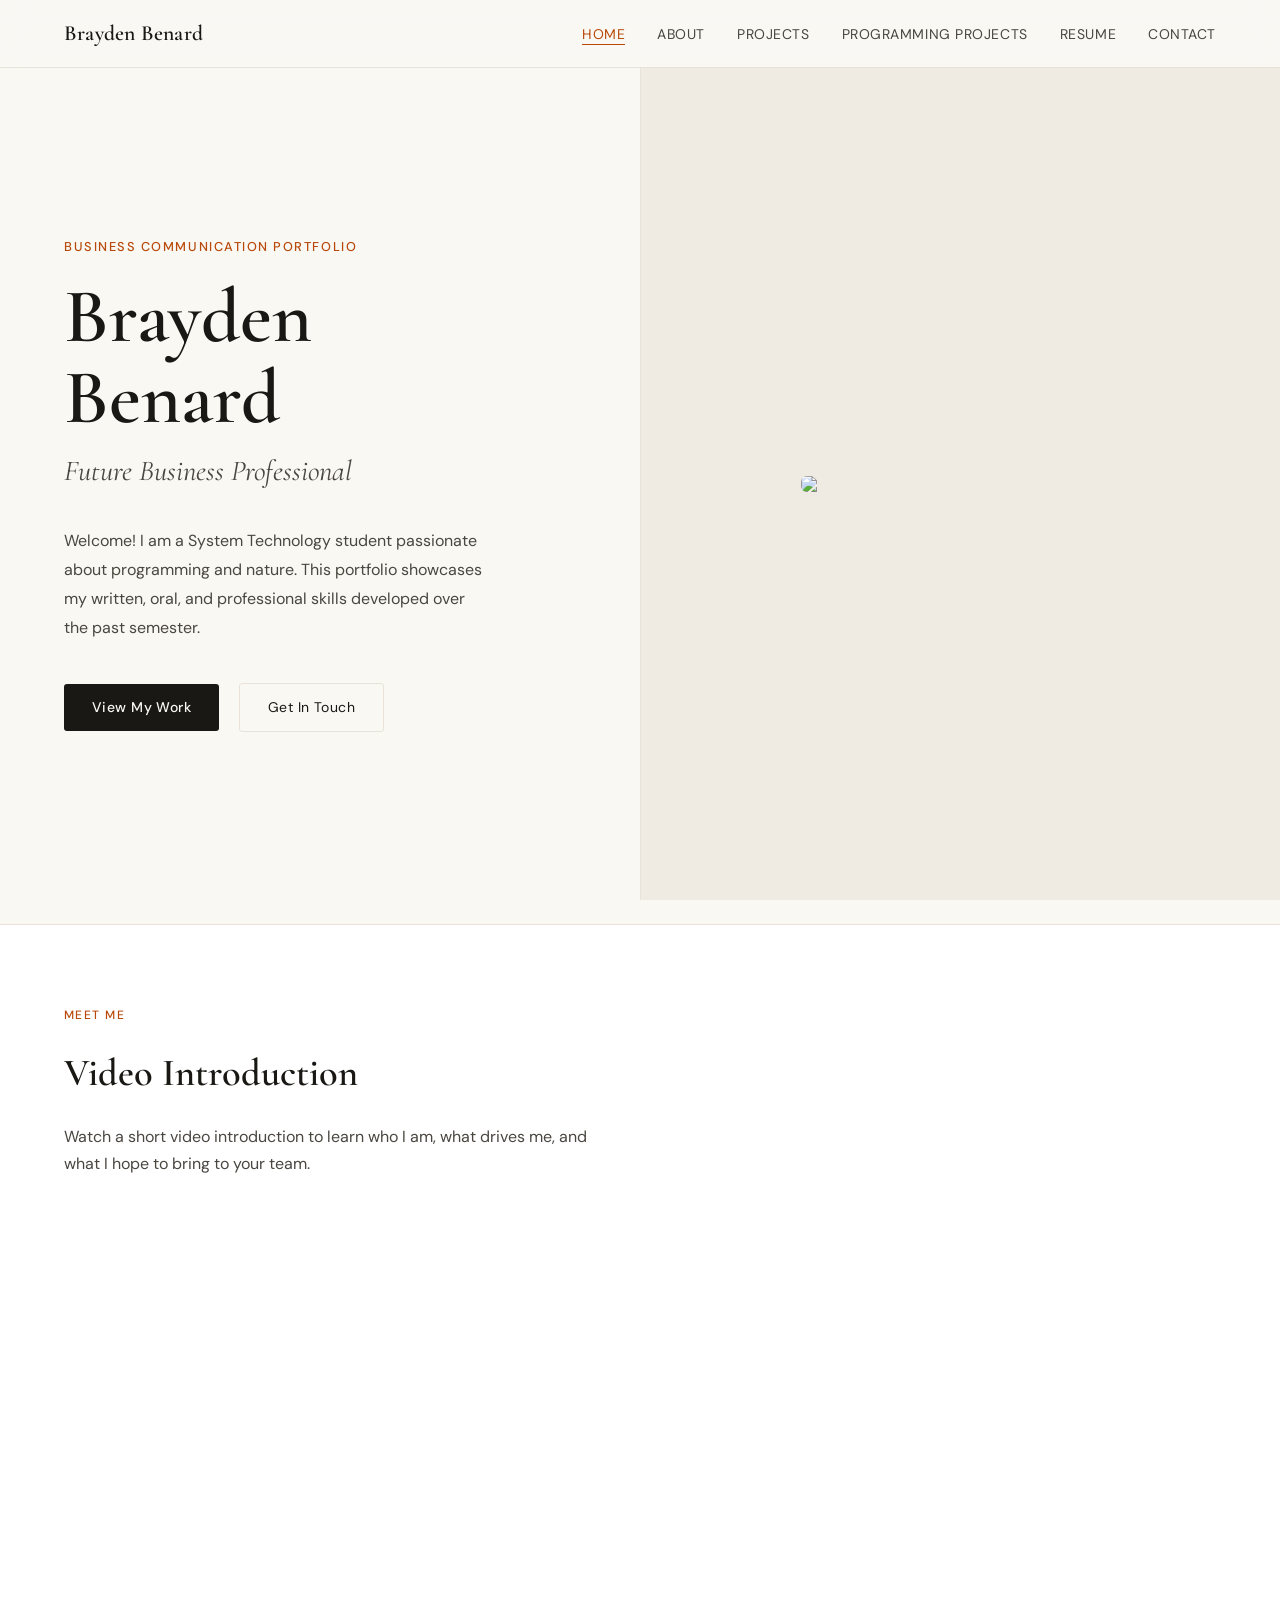
==== index.html @ 9a6d7c0c "Revise hero image panel for better presentation Updated the hero image styling and dimensions." ====
<!DOCTYPE html>
<html lang="en">
<head>
  <meta charset="UTF-8">
  <meta name="viewport" content="width=device-width, initial-scale=1.0">
  <title>Brayden Benard — Business Communication Portfolio</title>
  <link rel="stylesheet" href="style.css">
</head>
<body>

<nav>
  <a class="nav-brand" href="index.html">Brayden Benard</a>
  <ul class="nav-links">
    <li><a href="index.html" class="active">Home</a></li>
    <li><a href="about.html" class="hide-mobile">About</a></li>
    <li><a href="projects.html">Projects</a></li>
     <li><a href="programming.html">Programming Projects</a></li>
    <li><a href="resume.html" class="hide-mobile">Resume</a></li>
    <li><a href="contact.html">Contact</a></li>
  </ul>
</nav>

<div class="page-content">

  <!-- Hero -->
  <section class="hero">
    <div class="hero-text">
      <p class="hero-eyebrow fade-up fade-up-1">Business Communication Portfolio</p>
      <h1 class="hero-name fade-up fade-up-2">Brayden<br>Benard<br></h1>
      <p class="hero-title fade-up fade-up-3">Future Business Professional</p>
      <p class="hero-intro fade-up fade-up-4">
        Welcome! I am a System Technology student passionate about
        programming and nature. This portfolio showcases my written, oral,
        and professional skills developed over the past semester.
      </p>
      <div class="fade-up fade-up-5">
        <a href="projects.html" class="btn-primary">View My Work</a>
        <a href="contact.html" class="btn-secondary">Get In Touch</a>
      </div>
    </div>

<div class="hero-photo-panel">
  <img src="unnamed.jpeg" style="width:70%;max-width:320px;height:auto;border-radius:6px;object-fit:cover;">
</div>
      <p class="photo-hint"></p>
    </div>
  </section>

  <!-- Video Introduction -->
  <section class="video-section">
    <p class="section-label">Meet Me</p>
    <h2 class="section-title">Video Introduction</h2>
    <p style="color:var(--ink-light);max-width:560px;">
      Watch a short video introduction to learn who I am, what drives me, and what
      I hope to bring to your team.
    </p>

    <div class="video-embed-area">
      <!--
        OPTION A — YouTube embed:
        <iframe width="100%" height="100%" src="https://www.youtube.com/embed/YOUR_VIDEO_ID"
          title="Video Introduction" frameborder="0" allowfullscreen style="border-radius:6px;"></iframe>

        OPTION B — direct video file:
        <video controls style="width:100%;height:100%;border-radius:6px;">
          <source src="your-video.mp4" type="video/mp4">
        </video>
      -->
      <div class="video-placeholder-text">
        <p>▶</p>
        <p></p>
        <p style="font-size:0.75rem;margin-top:0.5rem;color:#555"></p>
      </div>
    </div>
  </section>
</body>
</html>
---- style.css ----
@import url('https://fonts.googleapis.com/css2?family=Cormorant+Garamond:ital,wght@0,400;0,500;0,600;1,400&family=DM+Sans:wght@300;400;500&display=swap');

*, *::before, *::after { box-sizing: border-box; margin: 0; padding: 0; }

:root {
  --cream: #FAF8F3;
  --warm-white: #FFFFFF;
  --ink: #1A1814;
  --ink-light: #4A4640;
  --ink-muted: #8C8880;
  --accent: #B8490A;
  --accent-light: #F5E8E0;
  --border: #E8E2D8;
  --border-light: #F0EBE2;
  --serif: 'Cormorant Garamond', Georgia, serif;
  --sans: 'DM Sans', system-ui, sans-serif;
  --nav-height: 68px;
}

html { scroll-behavior: smooth; }

body {
  font-family: var(--sans);
  background: var(--cream);
  color: var(--ink);
  font-size: 16px;
  line-height: 1.7;
  min-height: 100vh;
}

/* ── Navigation ── */
nav {
  position: fixed;
  top: 0; left: 0; right: 0;
  height: var(--nav-height);
  background: rgba(250, 248, 243, 0.92);
  backdrop-filter: blur(12px);
  border-bottom: 1px solid var(--border);
  display: flex;
  align-items: center;
  justify-content: space-between;
  padding: 0 clamp(1.5rem, 5vw, 4rem);
  z-index: 100;
}

.nav-brand {
  font-family: var(--serif);
  font-size: 1.35rem;
  font-weight: 600;
  color: var(--ink);
  text-decoration: none;
  letter-spacing: 0.01em;
}

.nav-links {
  display: flex;
  gap: 2rem;
  list-style: none;
  align-items: center;
}

.nav-links a {
  font-size: 0.875rem;
  font-weight: 400;
  color: var(--ink-light);
  text-decoration: none;
  letter-spacing: 0.04em;
  text-transform: uppercase;
  transition: color 0.2s;
  position: relative;
}

.nav-links a::after {
  content: '';
  position: absolute;
  bottom: -2px; left: 0; right: 0;
  height: 1px;
  background: var(--accent);
  transform: scaleX(0);
  transition: transform 0.2s;
}

.nav-links a:hover { color: var(--ink); }
.nav-links a:hover::after { transform: scaleX(1); }
.nav-links a.active { color: var(--accent); }
.nav-links a.active::after { transform: scaleX(1); }

.nav-chat-badge {
  font-size: 0.75rem;
  background: var(--accent-light);
  color: var(--accent);
  border: 1px solid #E8BFA8;
  border-radius: 20px;
  padding: 3px 10px;
  font-weight: 500;
  text-decoration: none;
  transition: background 0.2s;
}
.nav-chat-badge:hover { background: #EDD5C8; }

/* ── Page wrapper ── */
.page-content {
  padding-top: var(--nav-height);
  min-height: 100vh;
}

/* ── Hero (Home) ── */
.hero {
  display: grid;
  grid-template-columns: 1fr 1fr;
  min-height: calc(100vh - var(--nav-height));
  align-items: center;
}

.hero-text {
  padding: clamp(3rem, 8vw, 8rem) clamp(1.5rem, 5vw, 5rem);
  padding-right: 3rem;
}

.hero-eyebrow {
  font-size: 0.8rem;
  letter-spacing: 0.12em;
  text-transform: uppercase;
  color: var(--accent);
  font-weight: 500;
  margin-bottom: 1.25rem;
}

.hero-name {
  font-family: var(--serif);
  font-size: clamp(3rem, 6vw, 5.5rem);
  font-weight: 600;
  line-height: 1.05;
  color: var(--ink);
  margin-bottom: 0.5rem;
}

.hero-title {
  font-family: var(--serif);
  font-size: clamp(1.25rem, 2.5vw, 1.8rem);
  font-weight: 400;
  font-style: italic;
  color: var(--ink-light);
  margin-bottom: 2rem;
}

.hero-intro {
  font-size: 1rem;
  color: var(--ink-light);
  max-width: 420px;
  margin-bottom: 2.5rem;
  line-height: 1.8;
}

.btn-primary {
  display: inline-block;
  background: var(--ink);
  color: #FAF8F3 !important;
  padding: 0.75rem 1.75rem;
  border-radius: 3px;
  text-decoration: none;
  font-size: 0.875rem;
  font-weight: 500;
  letter-spacing: 0.03em;
  transition: background 0.2s, transform 0.15s;
  margin-right: 1rem;
}
.btn-primary:hover { background: var(--accent); transform: translateY(-1px); }

.btn-secondary {
  display: inline-block;
  color: var(--ink) !important;
  background: #FAF8F3;
  padding: 0.75rem 1.75rem;
  border: 1px solid var(--border);
  border-radius: 3px;
  text-decoration: none;
  font-size: 0.875rem;
  font-weight: 400;
  letter-spacing: 0.03em;
  transition: border-color 0.2s, background 0.2s;
}
.btn-secondary:hover { border-color: var(--ink); background: var(--warm-white); }

.hero-photo-panel {
  background: var(--border-light);
  min-height: calc(100vh - var(--nav-height));
  display: flex;
  flex-direction: column;
  align-items: center;
  justify-content: center;
  position: relative;
  overflow: hidden;
  border-left: 1px solid var(--border);
}

.photo-placeholder {
  width: 260px;
  height: 320px;
  border-radius: 4px;
  background: var(--border);
  display: flex;
  flex-direction: column;
  align-items: center;
  justify-content: center;
  color: var(--ink-muted);
  font-size: 0.875rem;
  border: 2px dashed #CCC6BB;
  gap: 0.5rem;
  text-align: center;
  padding: 1.5rem;
}

.photo-placeholder .photo-icon {
  font-size: 2.5rem;
  opacity: 0.4;
}

.photo-hint {
  margin-top: 1.5rem;
  font-size: 0.75rem;
  color: var(--ink-muted);
  text-align: center;
  max-width: 200px;
}

/* ── Video section (Home) ── */
.video-section {
  background: var(--warm-white);
  border-top: 1px solid var(--border);
  padding: 5rem clamp(1.5rem, 5vw, 5rem);
}

.section-label {
  font-size: 0.75rem;
  letter-spacing: 0.12em;
  text-transform: uppercase;
  color: var(--accent);
  font-weight: 500;
  margin-bottom: 1rem;
}

.section-title {
  font-family: var(--serif);
  font-size: clamp(1.75rem, 3vw, 2.5rem);
  font-weight: 600;
  color: var(--ink);
  margin-bottom: 1rem;
}

.video-embed-area {
  margin-top: 2.5rem;
  background: var(--ink);
  border-radius: 6px;
  aspect-ratio: 16/9;
  max-width: 800px;
  display: flex;
  align-items: center;
  justify-content: center;
  color: var(--ink-muted);
  font-size: 0.875rem;
  position: relative;
  overflow: hidden;
}

.video-placeholder-text {
  color: #666;
  text-align: center;
}

.video-placeholder-text p:first-child {
  font-size: 2rem;
  margin-bottom: 0.5rem;
}

/* ── Generic page layout ── */
.inner-page {
  max-width: 900px;
  margin: 0 auto;
  padding: clamp(3rem, 6vw, 6rem) clamp(1.5rem, 5vw, 3rem);
}

.page-header {
  margin-bottom: 3.5rem;
  padding-bottom: 2rem;
  border-bottom: 1px solid var(--border);
}

.page-header .section-label { margin-bottom: 0.75rem; }

/* ── About page ── */
.about-grid {
  display: grid;
  grid-template-columns: 1fr 1fr;
  gap: 4rem;
  align-items: start;
}

.about-photo-block {
  position: sticky;
  top: calc(var(--nav-height) + 2rem);
}

.about-photo {
  width: 100%;
  aspect-ratio: 3/4;
  background: var(--border-light);
  border-radius: 4px;
  border: 1px solid var(--border);
  display: flex;
  flex-direction: column;
  align-items: center;
  justify-content: center;
  color: var(--ink-muted);
  font-size: 0.875rem;
  border: 2px dashed #CCC6BB;
  gap: 0.5rem;
  text-align: center;
  padding: 1.5rem;
}

.about-body p {
  margin-bottom: 1.25rem;
  color: var(--ink-light);
  line-height: 1.85;
}

.about-body h3 {
  font-family: var(--serif);
  font-size: 1.4rem;
  font-weight: 600;
  color: var(--ink);
  margin: 2rem 0 0.75rem;
}

.tag-list {
  display: flex;
  flex-wrap: wrap;
  gap: 0.5rem;
  margin-top: 0.75rem;
}

.tag {
  background: var(--accent-light);
  color: var(--accent);
  border: 1px solid #E8BFA8;
  border-radius: 20px;
  padding: 4px 12px;
  font-size: 0.8rem;
  font-weight: 400;
}

/* ── Projects page ── */
.projects-list {
  display: flex;
  flex-direction: column;
  gap: 3rem;
}

.project-card {
  background: var(--warm-white);
  border: 1px solid var(--border);
  border-radius: 6px;
  overflow: hidden;
}

.project-card-header {
  padding: 2rem 2rem 0;
  display: flex;
  align-items: flex-start;
  justify-content: space-between;
  gap: 1rem;
}

.project-number {
  font-family: var(--serif);
  font-size: 3rem;
  font-weight: 400;
  color: var(--border);
  line-height: 1;
  flex-shrink: 0;
}

.project-meta { flex: 1; }

.project-type {
  font-size: 0.75rem;
  letter-spacing: 0.1em;
  text-transform: uppercase;
  color: var(--accent);
  font-weight: 500;
  margin-bottom: 0.4rem;
}

.project-title {
  font-family: var(--serif);
  font-size: 1.65rem;
  font-weight: 600;
  color: var(--ink);
  margin-bottom: 0.5rem;
}

.project-body {
  padding: 1.5rem 2rem 2rem;
}

.project-embed {
  background: var(--border-light);
  border: 1px dashed #CCC6BB;
  border-radius: 4px;
  height: 200px;
  display: flex;
  align-items: center;
  justify-content: center;
  color: var(--ink-muted);
  font-size: 0.875rem;
  text-align: center;
  margin-bottom: 1.5rem;
}

.project-reflection {
  color: var(--ink-light);
  line-height: 1.8;
}

.project-reflection strong {
  color: var(--ink);
  font-weight: 500;
}

/* ── Coming soon card ── */
.coming-soon-card {
  background: var(--warm-white);
  border: 1px solid var(--border);
  border-radius: 6px;
  overflow: hidden;
  position: relative;
}

.coming-soon-card::before {
  content: '';
  position: absolute;
  top: 0; left: 0; right: 0;
  height: 3px;
  background: linear-gradient(90deg, var(--accent), #E8956A);
}

.coming-soon-inner {
  padding: 2.5rem 2rem;
  display: flex;
  gap: 2rem;
  align-items: flex-start;
}

.bot-icon {
  width: 60px;
  height: 60px;
  background: var(--accent-light);
  border-radius: 50%;
  display: flex;
  align-items: center;
  justify-content: center;
  font-size: 1.75rem;
  flex-shrink: 0;
}

.coming-soon-text h3 {
  font-family: var(--serif);
  font-size: 1.5rem;
  font-weight: 600;
  color: var(--ink);
  margin-bottom: 0.5rem;
}

.coming-soon-badge {
  display: inline-block;
  font-size: 0.7rem;
  letter-spacing: 0.1em;
  text-transform: uppercase;
  background: #FFF3EE;
  color: var(--accent);
  border: 1px solid #F0C4AD;
  border-radius: 12px;
  padding: 3px 10px;
  margin-bottom: 1rem;
  font-weight: 500;
}

.coming-soon-text p {
  color: var(--ink-light);
  line-height: 1.75;
  font-size: 0.95rem;
}

.feature-list {
  list-style: none;
  margin-top: 1rem;
  display: flex;
  flex-direction: column;
  gap: 0.4rem;
}

.feature-list li {
  font-size: 0.875rem;
  color: var(--ink-muted);
  padding-left: 1.25rem;
  position: relative;
}

.feature-list li::before {
  content: '→';
  position: absolute;
  left: 0;
  color: var(--accent);
}

/* ── Resume page ── */
.resume-embed-area {
  background: var(--warm-white);
  border: 1px solid var(--border);
  border-radius: 6px;
  overflow: hidden;
}

.resume-toolbar {
  padding: 1rem 1.5rem;
  border-bottom: 1px solid var(--border);
  display: flex;
  align-items: center;
  justify-content: space-between;
  background: var(--border-light);
}

.resume-toolbar span {
  font-size: 0.875rem;
  color: var(--ink-light);
}

.resume-iframe-placeholder {
  height: 700px;
  display: flex;
  align-items: center;
  justify-content: center;
  flex-direction: column;
  gap: 1rem;
  color: var(--ink-muted);
  background: #F7F4EE;
}

.resume-iframe-placeholder .placeholder-icon {
  font-size: 3rem;
  opacity: 0.35;
}

/* ── Contact page ── */
.contact-grid {
  display: grid;
  grid-template-columns: 1fr 1fr;
  gap: 4rem;
  align-items: start;
}

.contact-info h3 {
  font-family: var(--serif);
  font-size: 1.4rem;
  font-weight: 600;
  margin-bottom: 0.5rem;
}

.contact-info p {
  color: var(--ink-light);
  margin-bottom: 2rem;
  line-height: 1.8;
}

.contact-links {
  display: flex;
  flex-direction: column;
  gap: 1rem;
}

.contact-link-item {
  display: flex;
  align-items: center;
  gap: 1rem;
  padding: 1rem 1.25rem;
  background: var(--warm-white);
  border: 1px solid var(--border);
  border-radius: 6px;
  text-decoration: none;
  color: var(--ink);
  transition: border-color 0.2s, transform 0.15s;
}

.contact-link-item:hover {
  border-color: var(--accent);
  transform: translateX(4px);
}

.contact-link-icon {
  width: 40px;
  height: 40px;
  background: var(--accent-light);
  border-radius: 50%;
  display: flex;
  align-items: center;
  justify-content: center;
  font-size: 1.1rem;
  flex-shrink: 0;
}

.contact-link-label {
  font-size: 0.75rem;
  text-transform: uppercase;
  letter-spacing: 0.08em;
  color: var(--ink-muted);
  font-weight: 500;
}

.contact-link-value {
  font-size: 0.9rem;
  color: var(--ink);
  margin-top: 1px;
}

.contact-note {
  background: var(--warm-white);
  border: 1px solid var(--border);
  border-radius: 6px;
  padding: 2rem;
}

.contact-note h3 {
  font-family: var(--serif);
  font-size: 1.4rem;
  margin-bottom: 1rem;
}

.contact-note p {
  color: var(--ink-light);
  line-height: 1.8;
  font-size: 0.95rem;
}

/* ── Footer ── */
footer {
  border-top: 1px solid var(--border);
  padding: 2rem clamp(1.5rem, 5vw, 4rem);
  display: flex;
  justify-content: space-between;
  align-items: center;
  background: var(--warm-white);
}

footer p {
  font-size: 0.8rem;
  color: var(--ink-muted);
}

/* ── Animations ── */
@keyframes fadeUp {
  from { opacity: 0; transform: translateY(20px); }
  to { opacity: 1; transform: translateY(0); }
}

.fade-up {
  animation: fadeUp 0.6s ease both;
}

.fade-up-1 { animation-delay: 0.1s; }
.fade-up-2 { animation-delay: 0.22s; }
.fade-up-3 { animation-delay: 0.34s; }
.fade-up-4 { animation-delay: 0.46s; }
.fade-up-5 { animation-delay: 0.58s; }

/* ── Responsive ── */
@media (max-width: 768px) {
  .hero { grid-template-columns: 1fr; }
  .hero-photo-panel { min-height: 50vw; border-left: none; border-top: 1px solid var(--border); }
  .about-grid, .contact-grid { grid-template-columns: 1fr; }
  .about-photo-block { position: static; }
  .nav-links { gap: 1rem; }
  .coming-soon-inner { flex-direction: column; }
}

@media (max-width: 560px) {
  .nav-links .hide-mobile { display: none; }
}
.chat-widget {
  position: fixed !important;
  bottom: 28px !important;
  right: 28px !important;
  z-index: 9999 !important;
}

.chat-fab {
  width: 58px !important;
  height: 58px !important;
  border-radius: 50% !important;
  background: #1A1814 !important;
  border: none !important;
  cursor: pointer !important;
  display: flex !important;
  align-items: center !important;
  justify-content: center !important;
}

.chat-fab svg {
  fill: #FAF8F3 !important;
  width: 26px !important;
  height: 26px !important;
  position: absolute !important;
}
/* ── Chat Widget ── */
.chat-widget {
  position: fixed;
  bottom: 28px;
  right: 28px;
  z-index: 9999;
  display: flex;
  flex-direction: column;
  align-items: flex-end;
  gap: 12px;
}

.chat-fab {
  width: 58px;
  height: 58px;
  border-radius: 50%;
  background: #1A1814;
  border: none;
  cursor: pointer;
  display: flex;
  align-items: center;
  justify-content: center;
  box-shadow: 0 4px 16px rgba(0,0,0,0.18);
  transition: background 0.2s, transform 0.2s;
  position: relative;
}

.chat-fab:hover { background: #B8490A; transform: scale(1.06); }

.chat-fab svg {
  width: 26px;
  height: 26px;
  fill: #FAF8F3 !important;
  transition: opacity 0.15s;
  position: absolute;
}

.chat-fab .icon-chat { opacity: 1; }
.chat-fab .icon-close { opacity: 0; }
.chat-fab.open { background: #B8490A; }
.chat-fab.open .icon-chat { opacity: 0; }
.chat-fab.open .icon-close { opacity: 1; }

.chat-tooltip { display: none; }

.chat-panel {
  width: 340px;
  height: 480px;
  background: #FFFFFF;
  border: 1px solid #E8E2D8;
  border-radius: 16px;
  display: flex;
  flex-direction: column;
  overflow: hidden;
  box-shadow: 0 8px 32px rgba(0,0,0,0.14);
  transform-origin: bottom right;
  transform: scale(0.85) translateY(12px);
  opacity: 0;
  pointer-events: none;
  transition: transform 0.25s cubic-bezier(0.34,1.56,0.64,1), opacity 0.2s;
}

.chat-panel.open {
  transform: scale(1) translateY(0);
  opacity: 1;
  pointer-events: all;
}

.chat-panel-header {
  background: #1A1814;
  padding: 16px 18px;
  display: flex;
  align-items: center;
  gap: 12px;
  flex-shrink: 0;
}

.chat-avatar {
  width: 36px;
  height: 36px;
  border-radius: 50%;
  background: #B8490A;
  display: flex;
  align-items: center;
  justify-content: center;
  font-size: 1.1rem;
  flex-shrink: 0;
}

.chat-panel-header p:first-child {
  font-size: 0.875rem;
  font-weight: 500;
  color: #FAF8F3;
}

.chat-panel-header p:last-child {
  font-size: 0.72rem;
  color: #B8B4AE;
  margin-top: 1px;
}

.chat-messages {
  flex: 1;
  overflow-y: auto;
  padding: 16px;
  display: flex;
  flex-direction: column;
  gap: 12px;
}

.chat-bubble {
  m
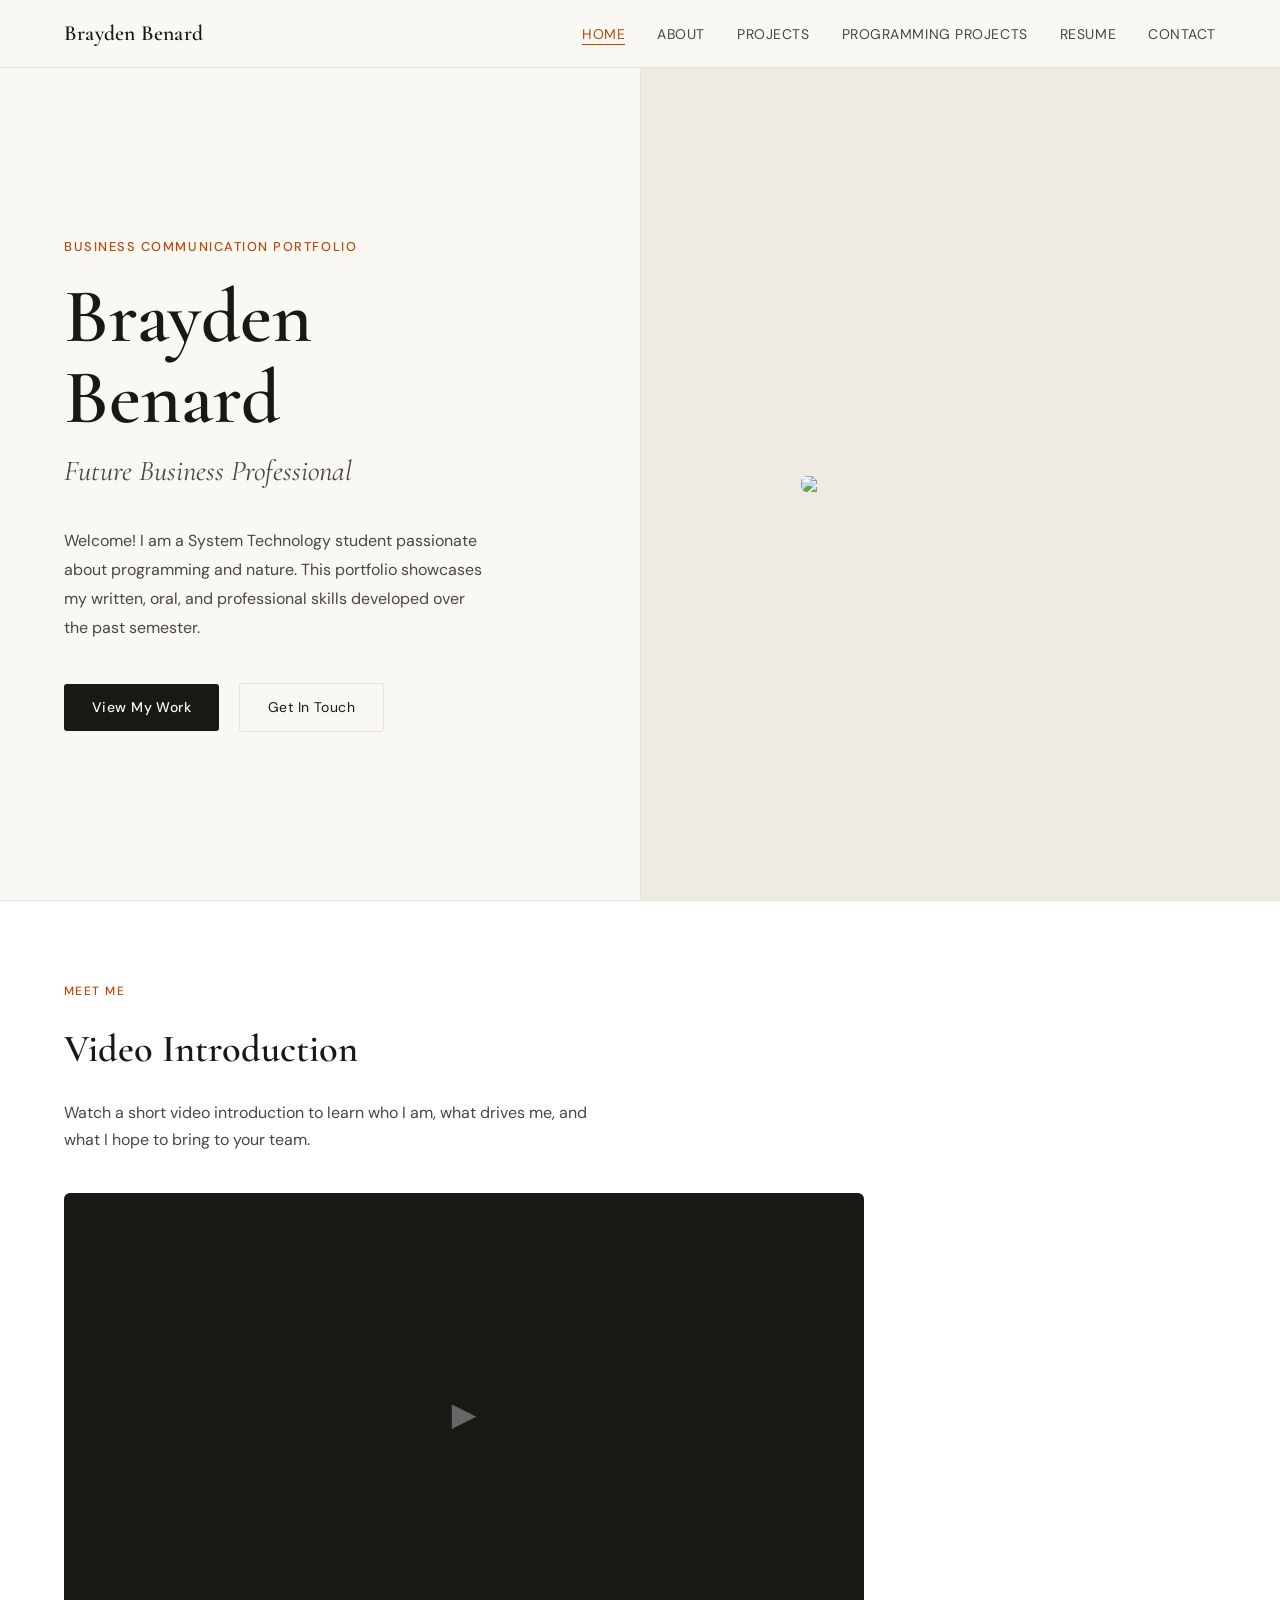
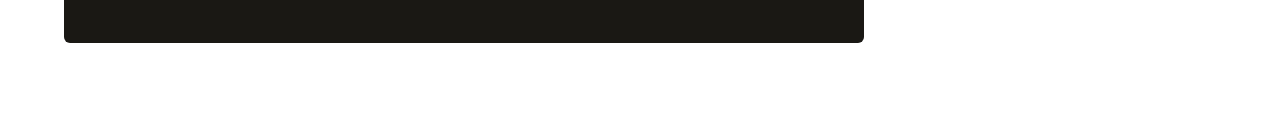
==== commit 5fdc8419: "Remove empty photo hint paragraph from index.html Removed empty paragraph element from the hero phot" ====
--- a/index.html
+++ b/index.html
@@ -42,7 +42,6 @@
 <div class="hero-photo-panel">
   <img src="unnamed.jpeg" style="width:70%;max-width:320px;height:auto;border-radius:6px;object-fit:cover;">
 </div>
-      <p class="photo-hint"></p>
     </div>
   </section>
 
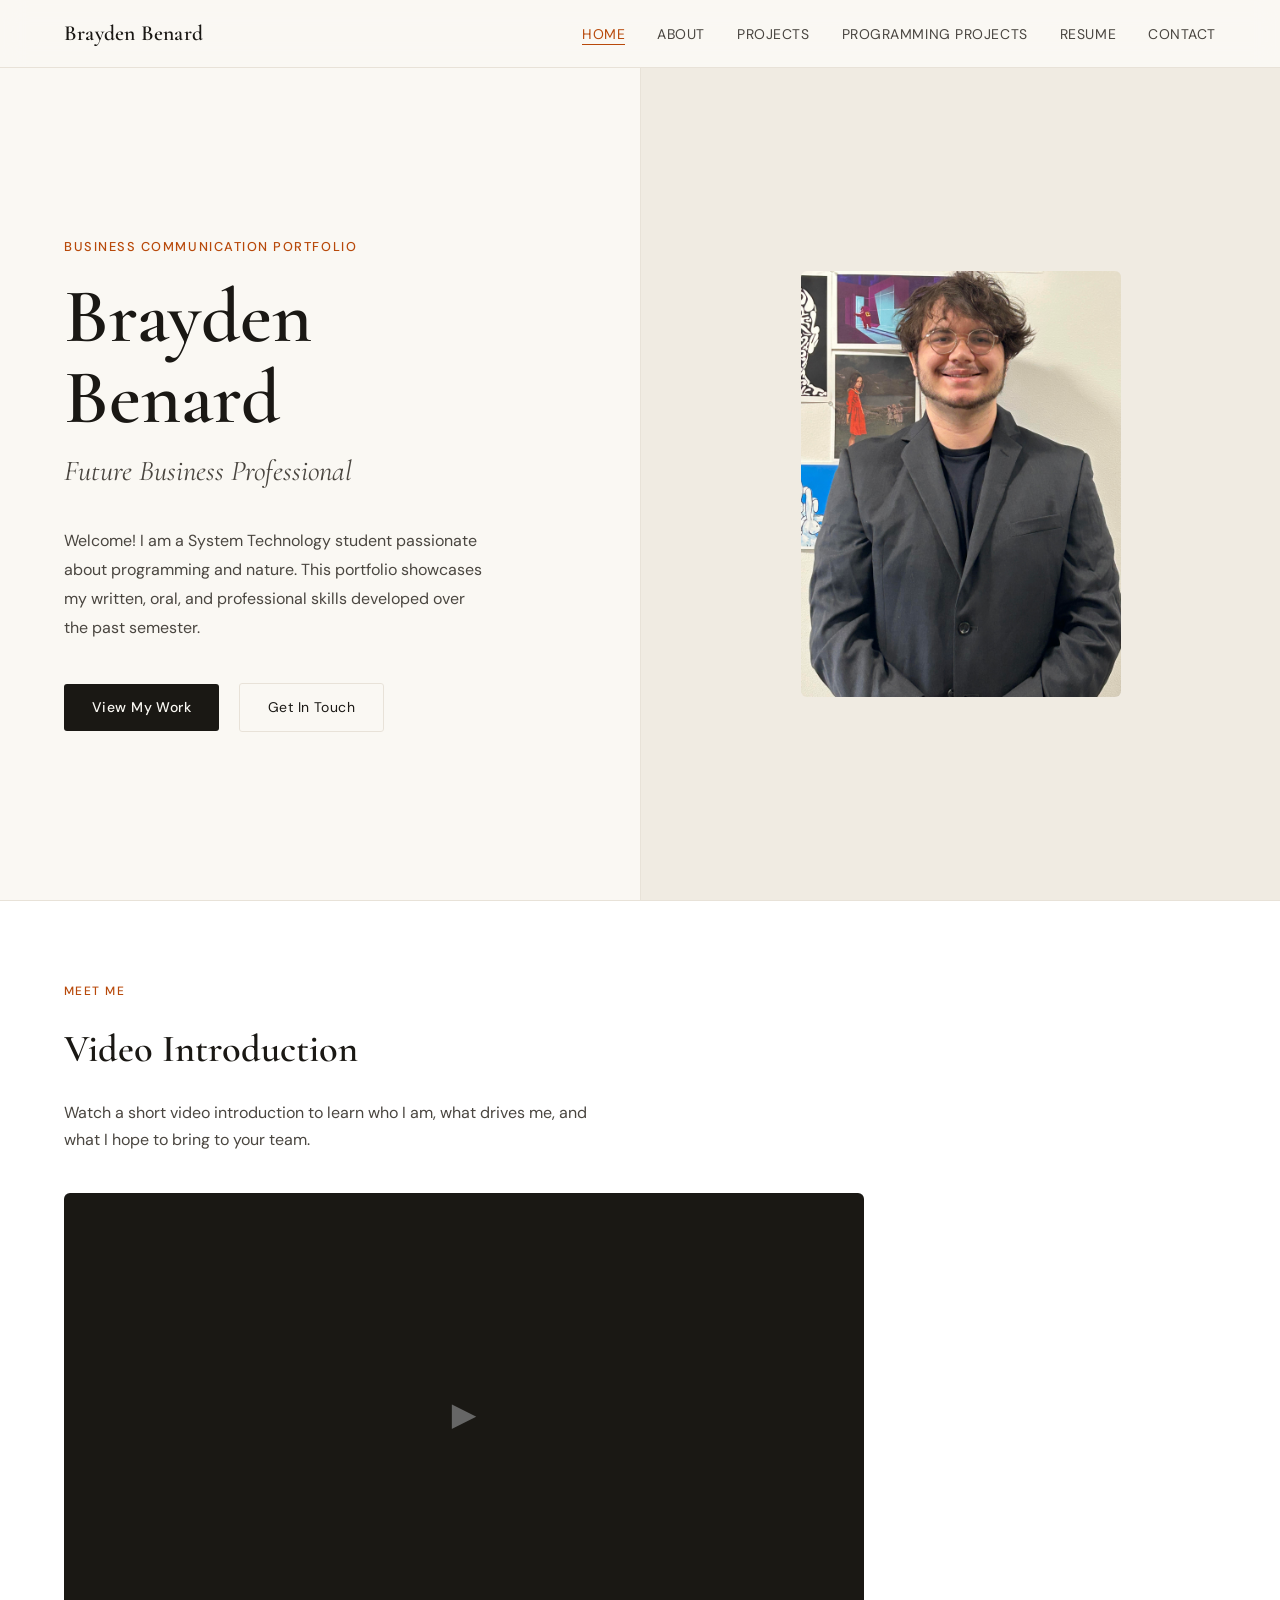
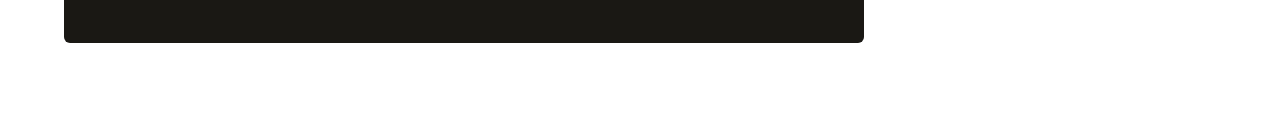
==== commit 3f7fecad: "Change image source from unnamed.jpeg to unnamed.jpg" ====
--- a/index.html
+++ b/index.html
@@ -40,7 +40,7 @@
     </div>
 
 <div class="hero-photo-panel">
-  <img src="unnamed.jpeg" style="width:70%;max-width:320px;height:auto;border-radius:6px;object-fit:cover;">
+  <img src="unnamed.jpg" style="width:70%;max-width:320px;height:auto;border-radius:6px;object-fit:cover;">
 </div>
     </div>
   </section>
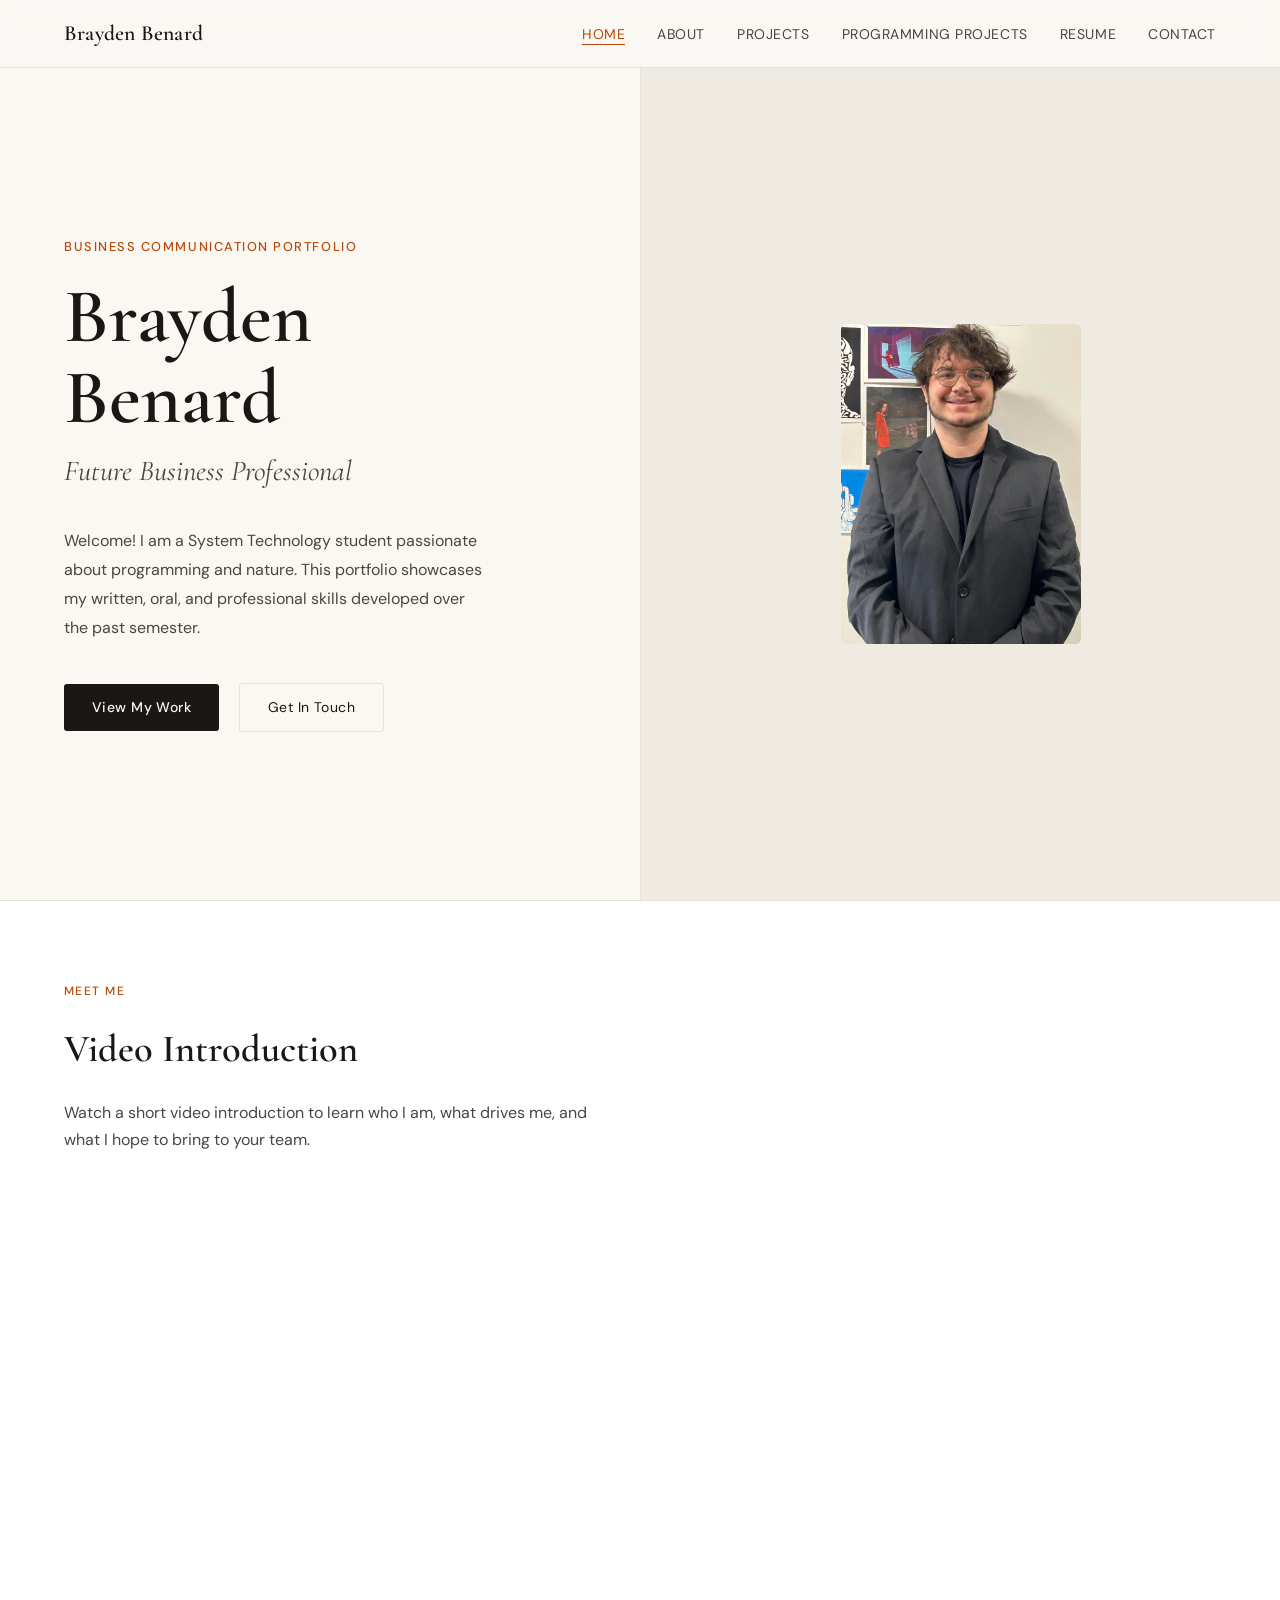
==== commit 9a9d745c: "Adjust image size in hero photo panel" ====
--- a/index.html
+++ b/index.html
@@ -40,7 +40,7 @@
     </div>
 
 <div class="hero-photo-panel">
-  <img src="unnamed.jpg" style="width:70%;max-width:320px;height:auto;border-radius:6px;object-fit:cover;">
+  <img src="unnamed.jpg" style="width:50%;max-width:240px;height:auto;border-radius:6px;object-fit:cover;">
 </div>
     </div>
   </section>
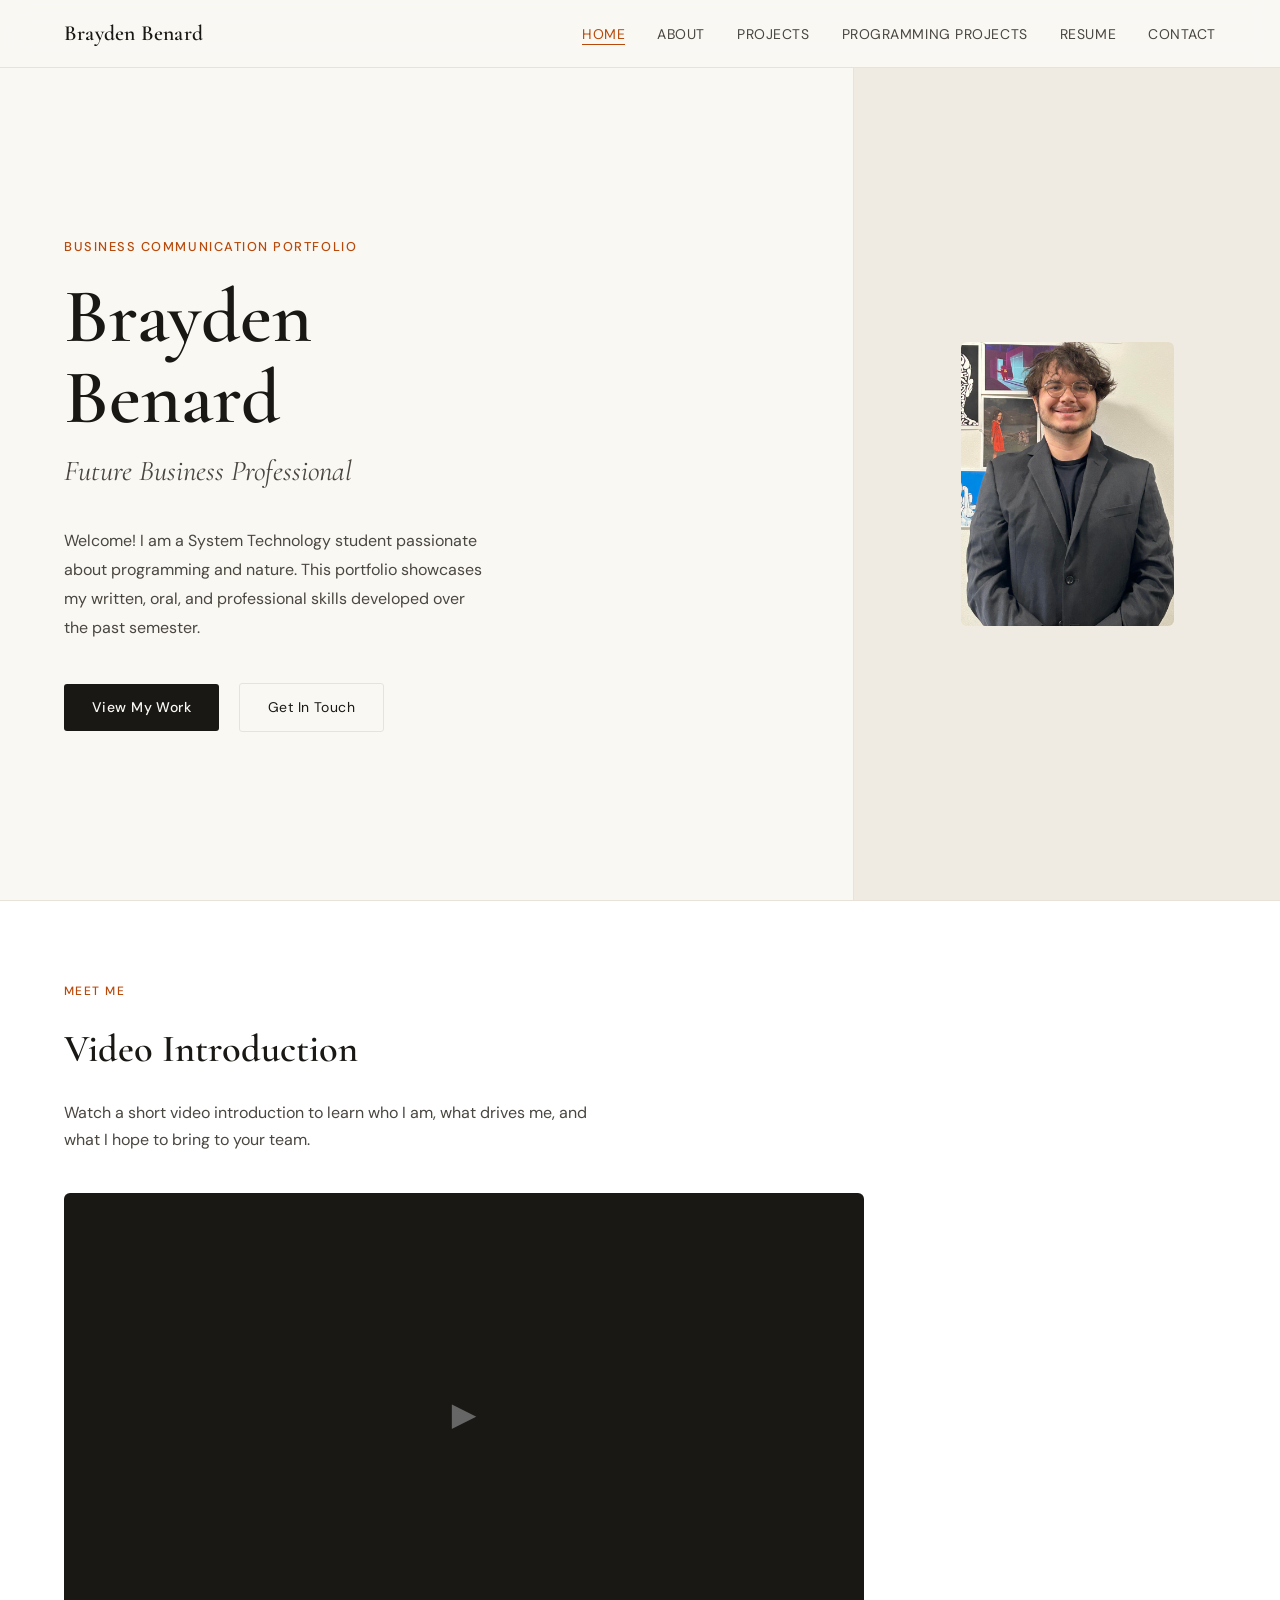
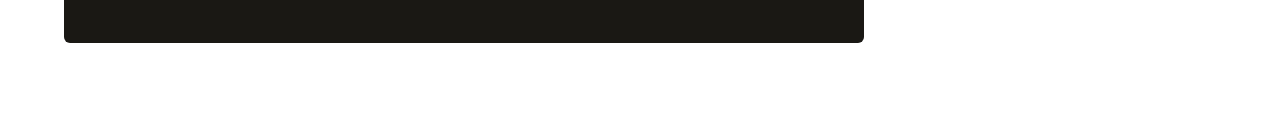
==== commit 55a54798: "Update index.html" ====
--- a/index.html
+++ b/index.html
@@ -23,7 +23,7 @@
 <div class="page-content">
 
   <!-- Hero -->
-  <section class="hero">
+  <section class="hero" style="grid-template-columns: 1.5fr 0.75fr;">
     <div class="hero-text">
       <p class="hero-eyebrow fade-up fade-up-1">Business Communication Portfolio</p>
       <h1 class="hero-name fade-up fade-up-2">Brayden<br>Benard<br></h1>
--- a/style.css
+++ b/style.css
@@ -107,7 +107,7 @@
 /* ── Hero (Home) ── */
 .hero {
   display: grid;
-  grid-template-columns: 1fr 1fr;
+  grid-template-columns: 1.5fr 0.75fr;
   min-height: calc(100vh - var(--nav-height));
   align-items: center;
 }
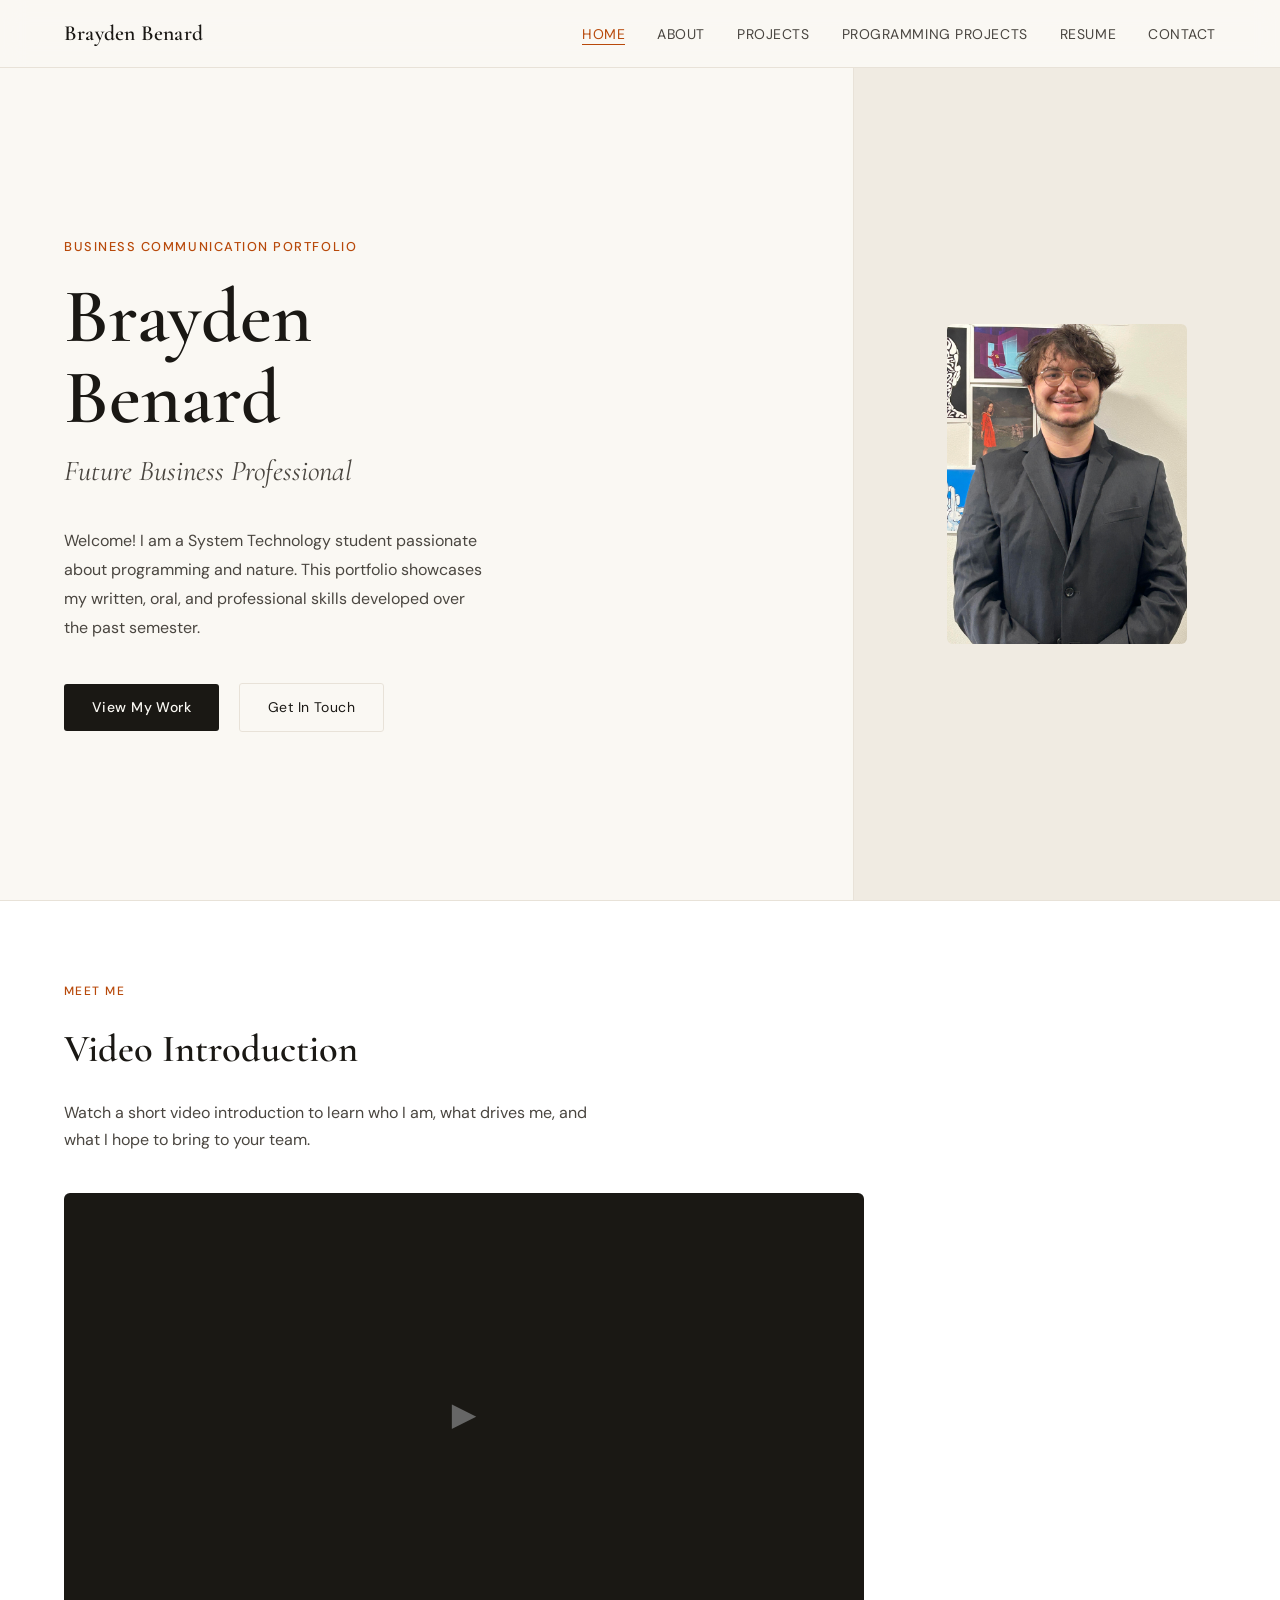
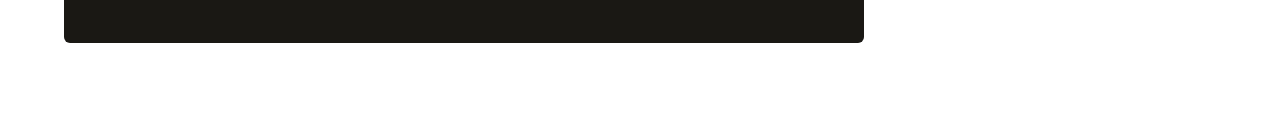
==== commit 5a9ce861: "Increase image width in hero photo panel" ====
--- a/index.html
+++ b/index.html
@@ -40,7 +40,7 @@
     </div>
 
 <div class="hero-photo-panel">
-  <img src="unnamed.jpg" style="width:50%;max-width:240px;height:auto;border-radius:6px;object-fit:cover;">
+  <img src="unnamed.jpg" style="width:75%;max-width:240px;height:auto;border-radius:6px;object-fit:cover;">
 </div>
     </div>
   </section>
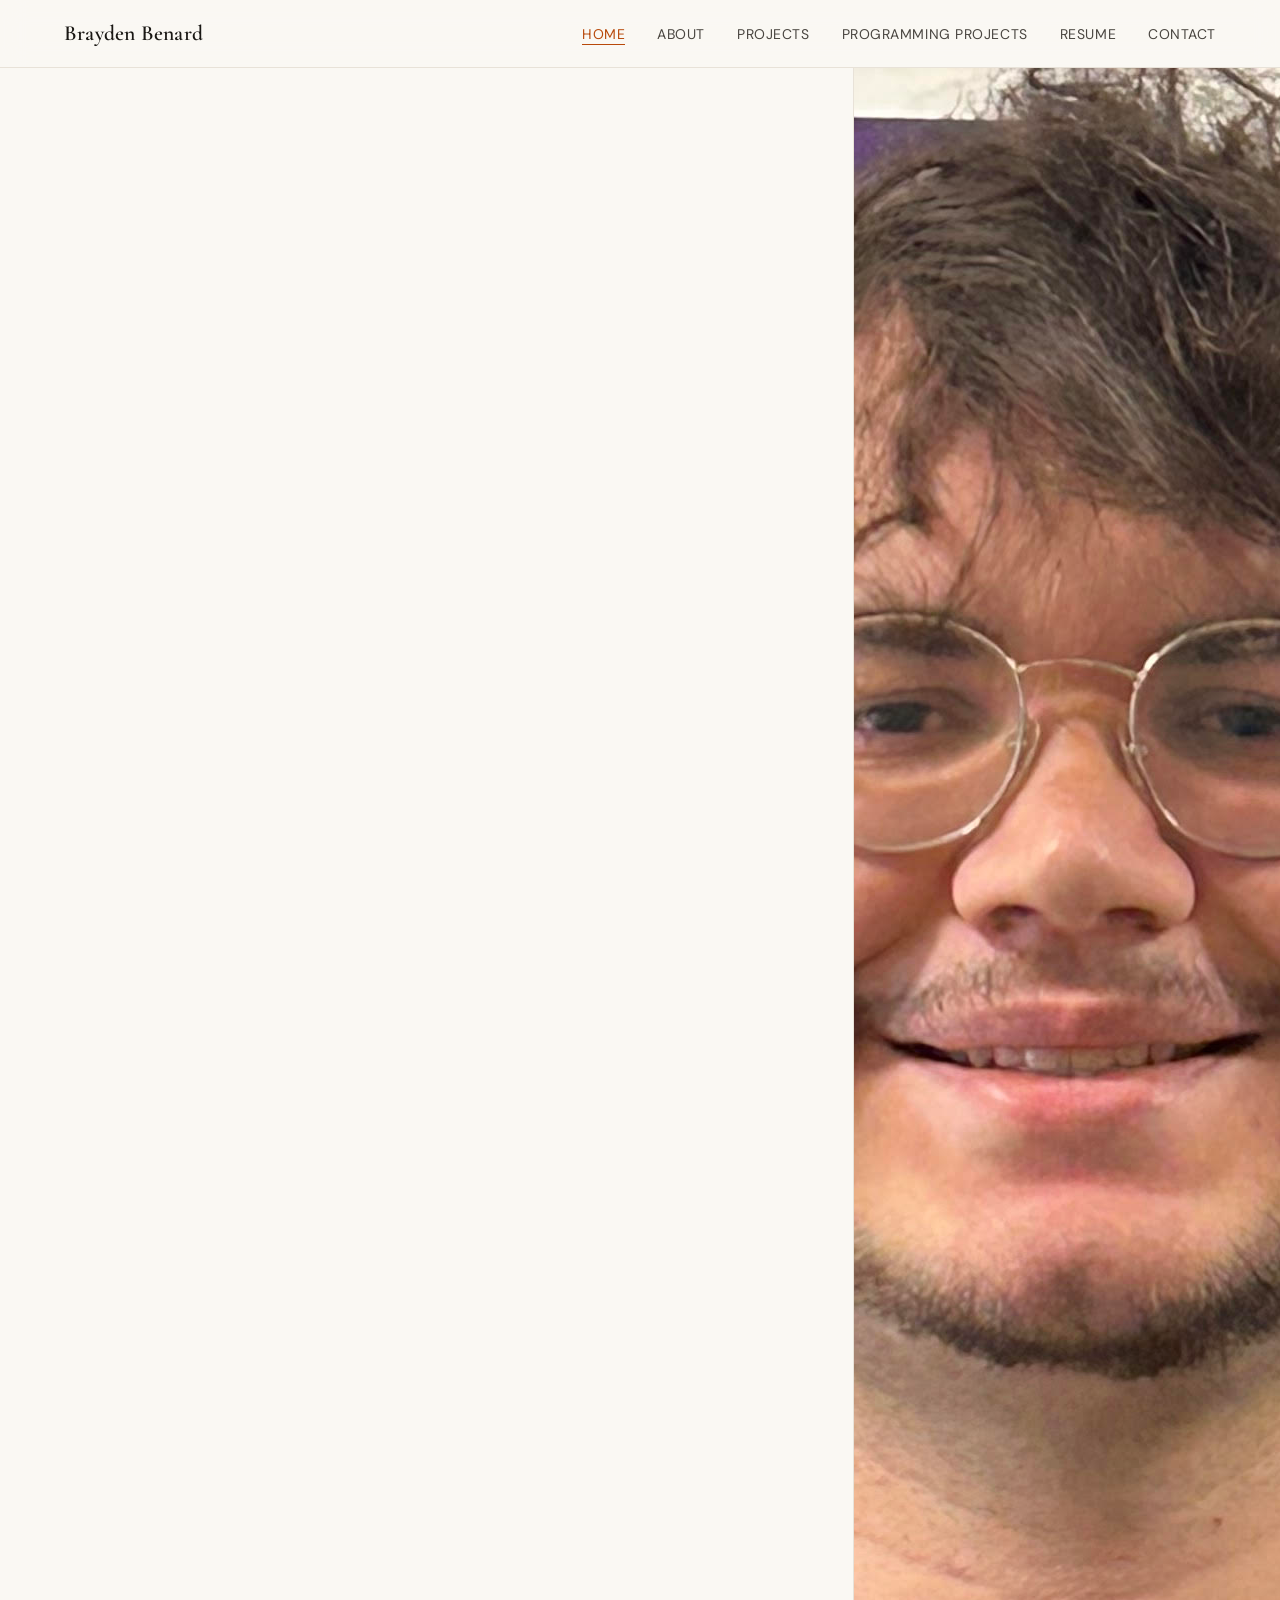
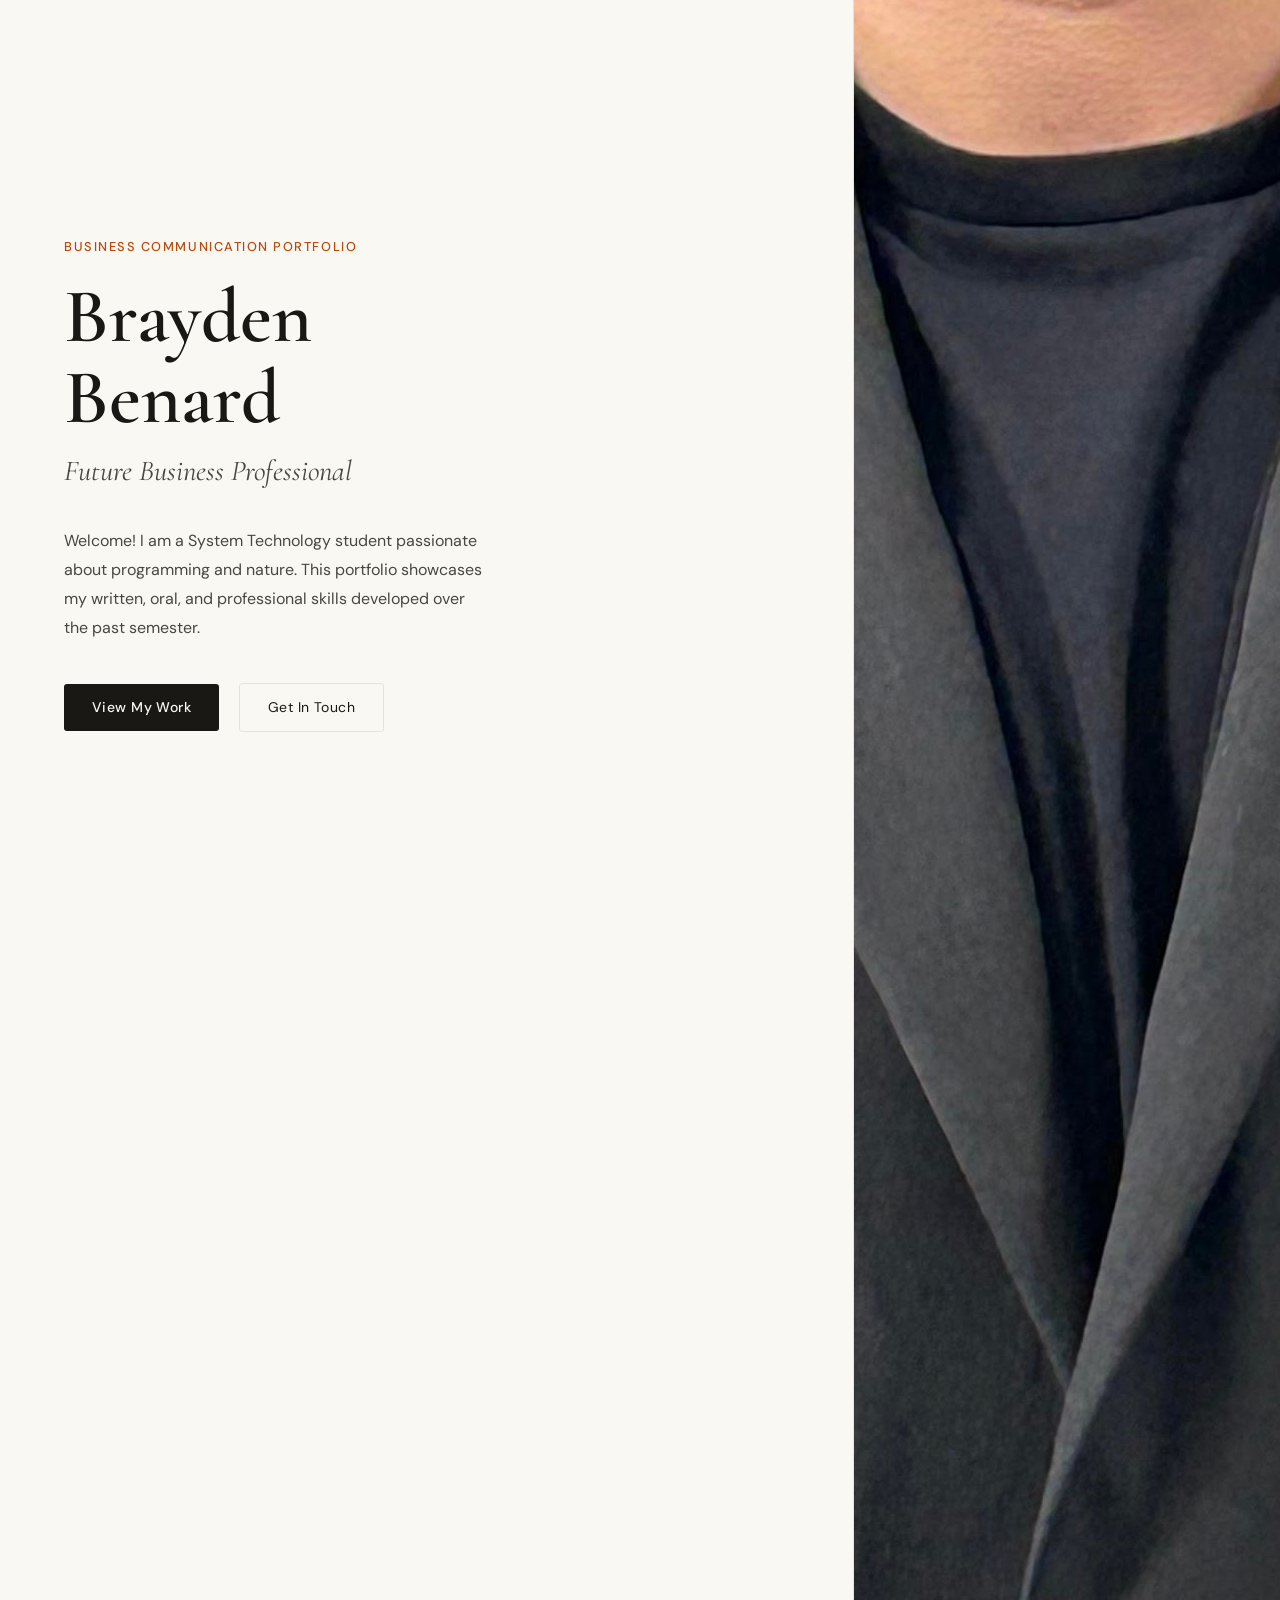
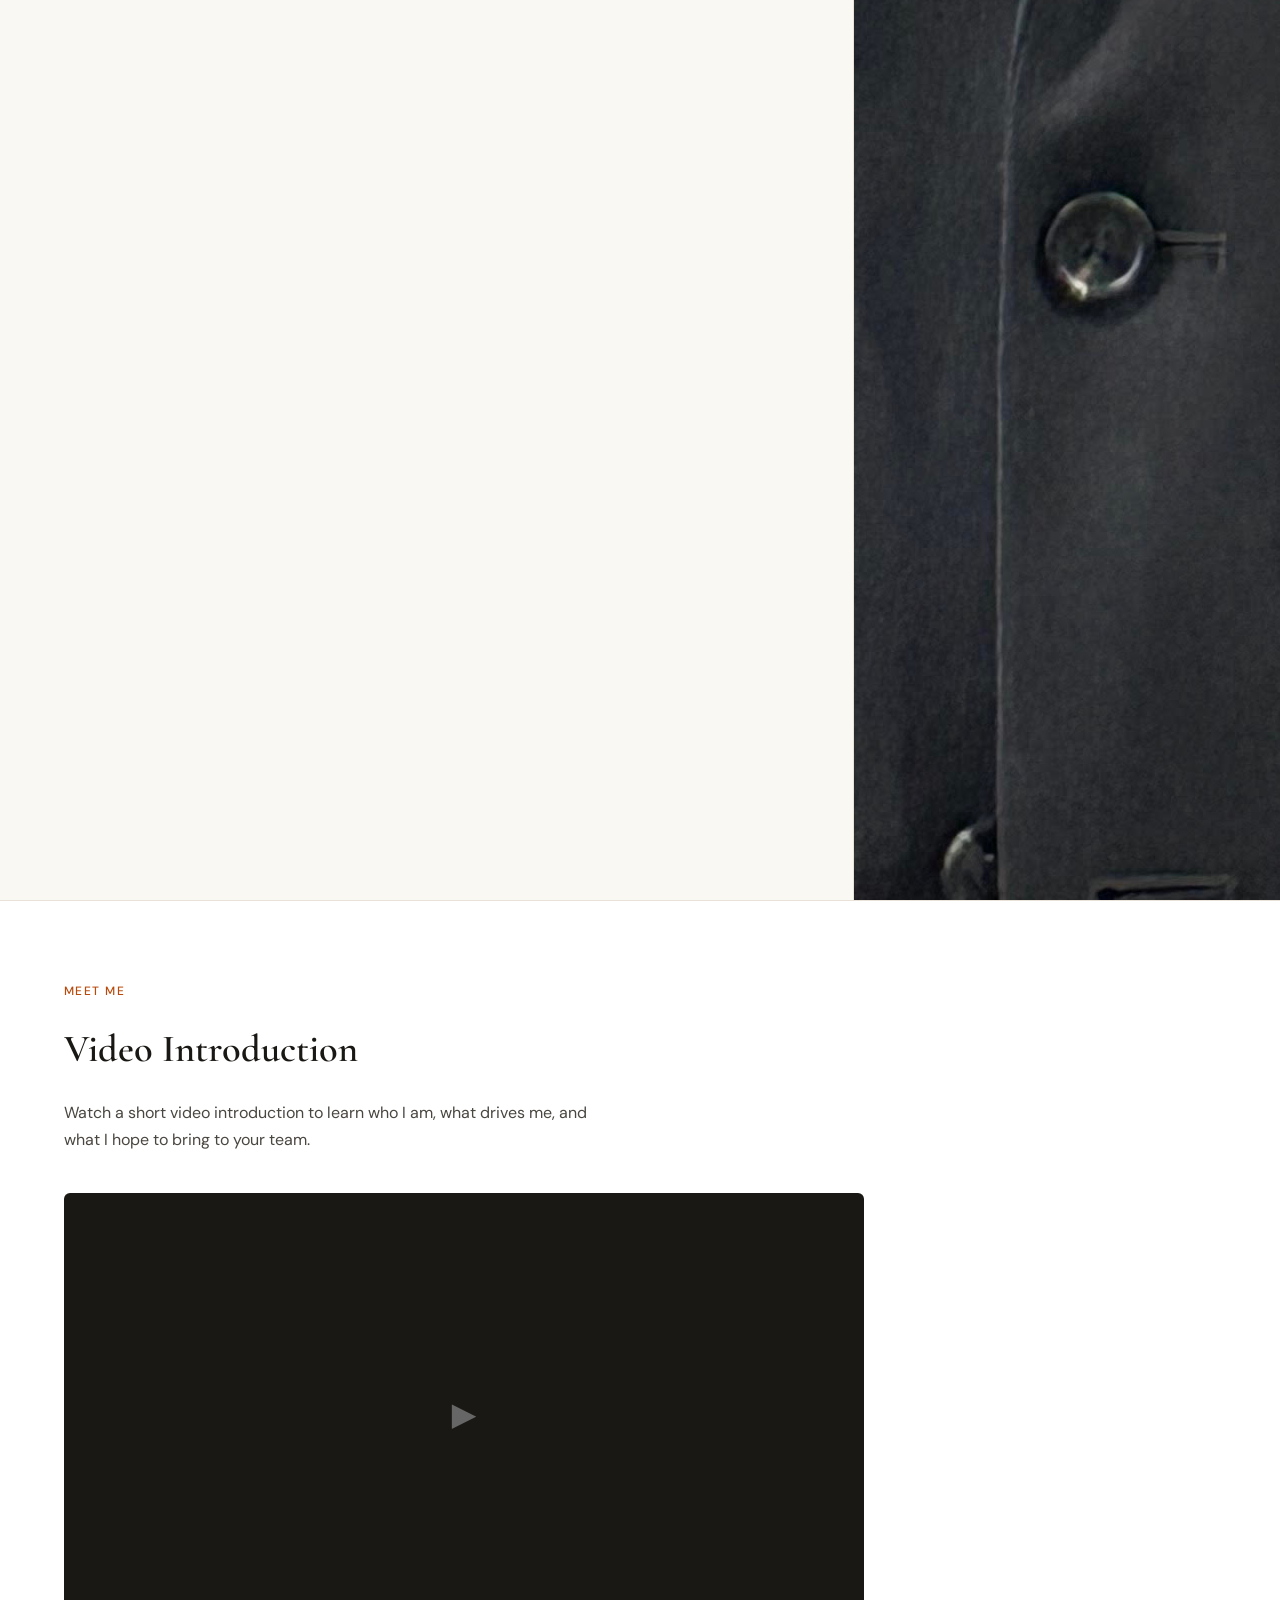
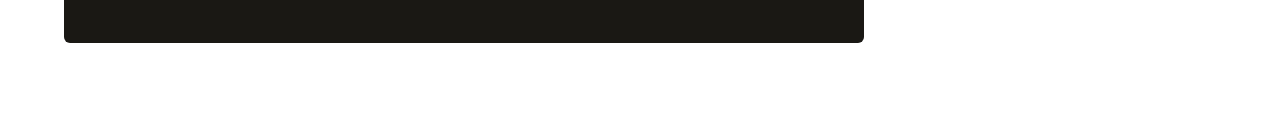
==== commit 4564c9b5: "Remove inline styles from hero photo image Removed inline styles from the hero photo image." ====
--- a/index.html
+++ b/index.html
@@ -40,7 +40,7 @@
     </div>
 
 <div class="hero-photo-panel">
-  <img src="unnamed.jpg" style="width:75%;max-width:240px;height:auto;border-radius:6px;object-fit:cover;">
+  <img src="unnamed.jpg">
 </div>
     </div>
   </section>
--- a/style.css
+++ b/style.css
@@ -107,7 +107,7 @@
 /* ── Hero (Home) ── */
 .hero {
   display: grid;
-  grid-template-columns: 1.5fr 0.75fr;
+  grid-template-columns: 1.5fr 1fr;
   min-height: calc(100vh - var(--nav-height));
   align-items: center;
 }
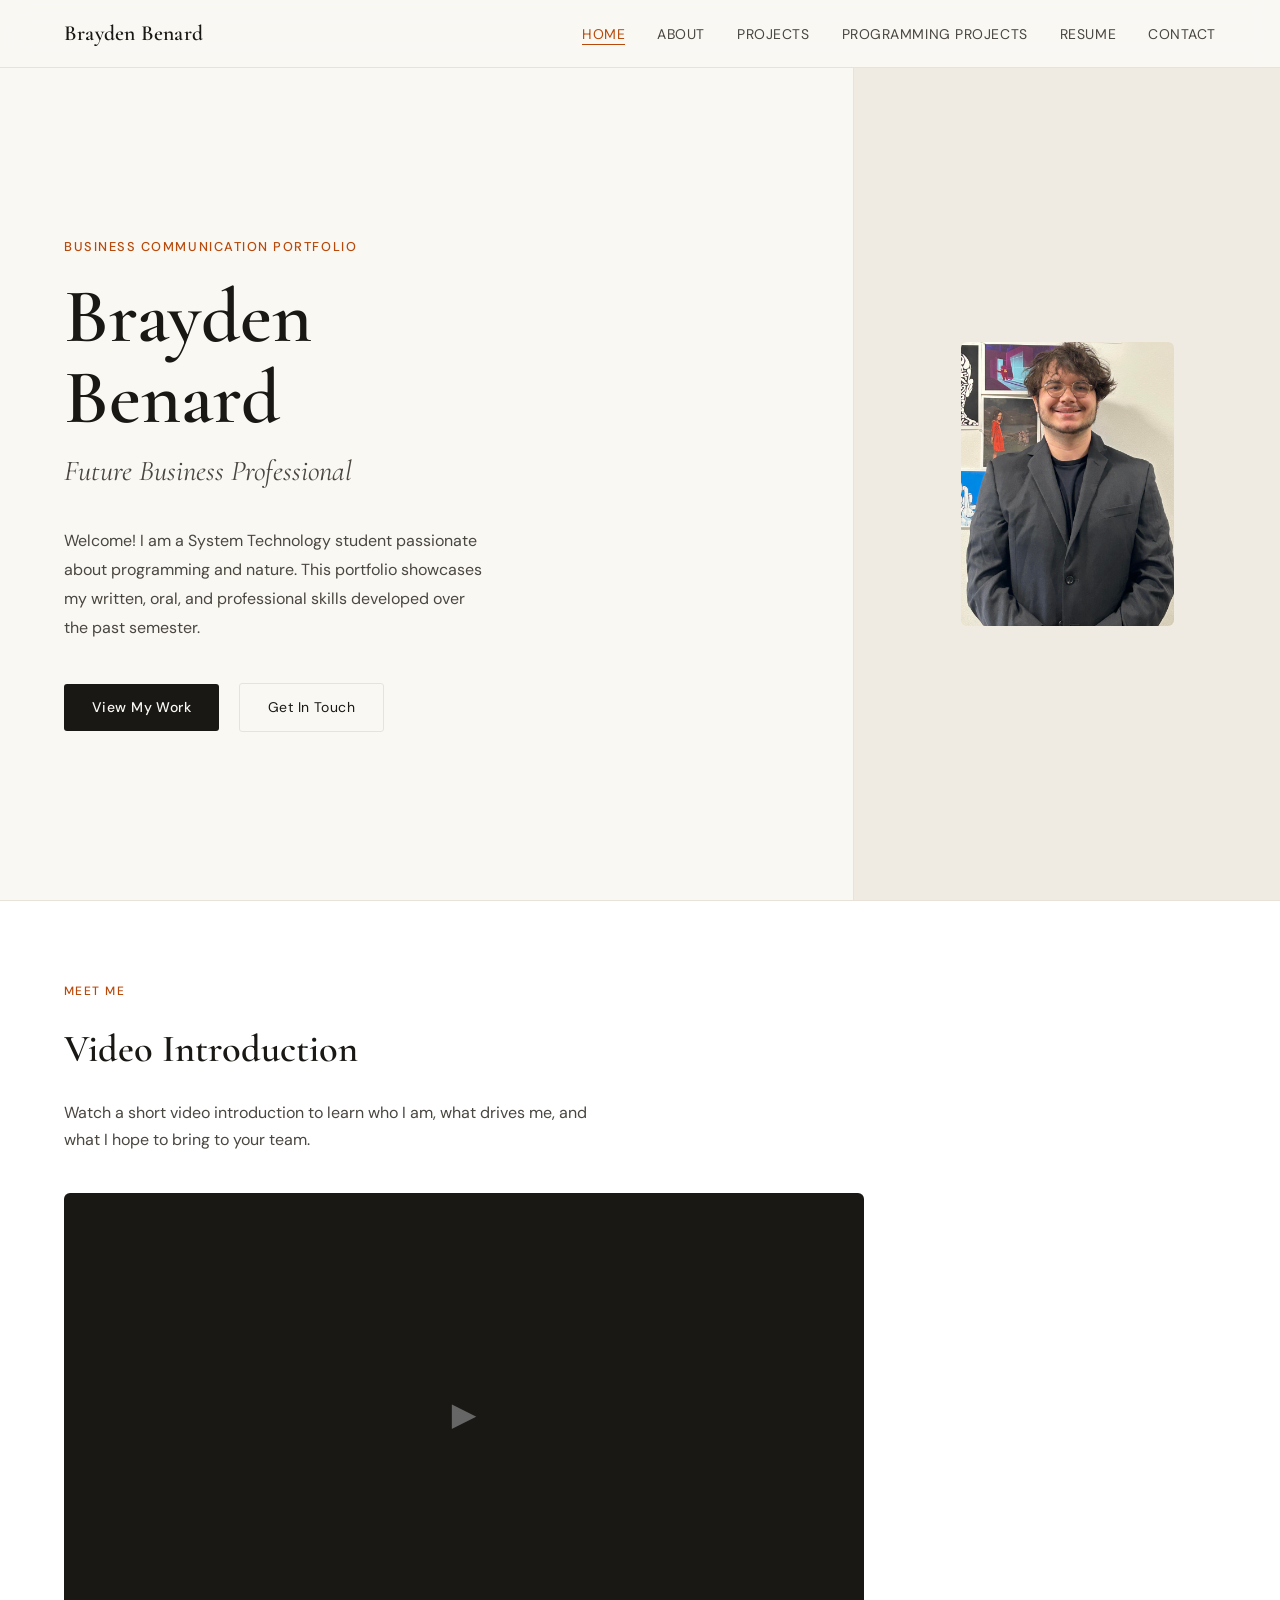
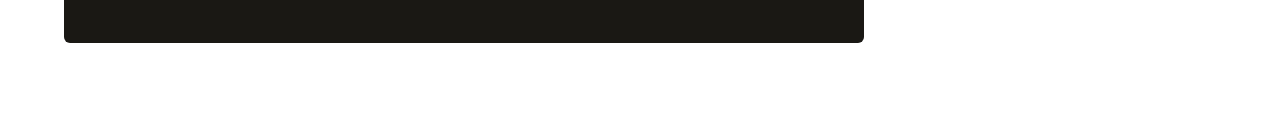
==== commit 997c932c: "Add styles to hero photo image" ====
--- a/index.html
+++ b/index.html
@@ -40,7 +40,7 @@
     </div>
 
 <div class="hero-photo-panel">
-  <img src="unnamed.jpg">
+  <img src="unnamed.jpg" style="width:50%;max-width:240px;height:auto;border-radius:6px;object-fit:cover;">
 </div>
     </div>
   </section>
--- a/style.css
+++ b/style.css
@@ -107,7 +107,7 @@
 /* ── Hero (Home) ── */
 .hero {
   display: grid;
-  grid-template-columns: 1.5fr 1fr;
+  grid-template-columns: 1fr 1fr;
   min-height: calc(100vh - var(--nav-height));
   align-items: center;
 }
